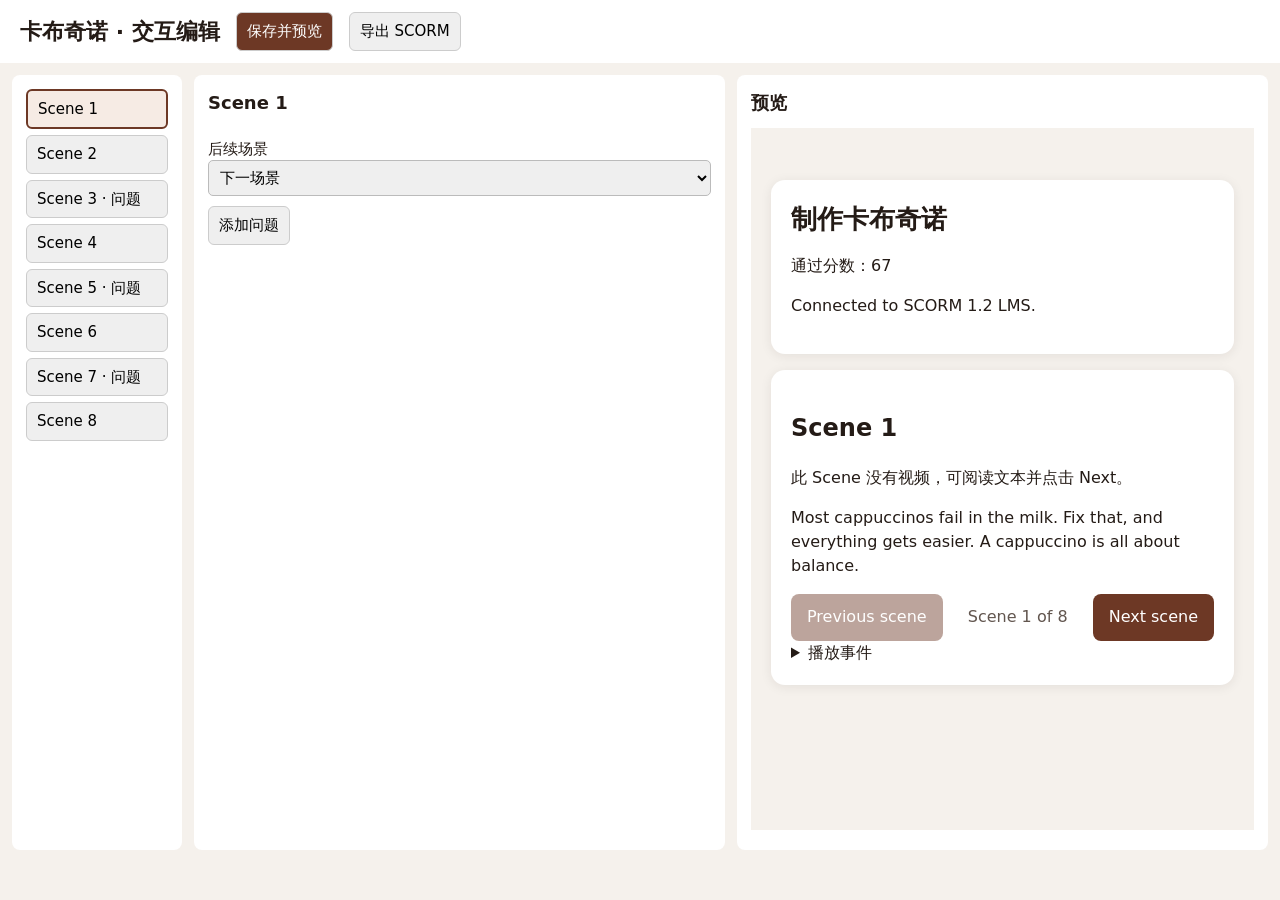
==== editor.html @ ac970174 "Publish sanitized text-only PJSON SCORM editor" ====
<!doctype html>
<html lang="zh-CN">
<head>
  <meta charset="utf-8">
  <meta name="viewport" content="width=device-width,initial-scale=1">
  <title>卡布奇诺 · 交互编辑</title>
  <style>
    * { box-sizing: border-box; }
    body { margin: 0; color: #241b16; background: #f5f1ec; font: 15px/1.5 system-ui, sans-serif; }
    header { display: flex; align-items: center; gap: 16px; padding: 12px 20px; background: white; }
    h1 { margin: 0; font-size: 22px; }
    h2 { margin: 0 0 12px; font-size: 18px; }
    button, input, textarea, select { font: inherit; }
    button { padding: 7px 10px; border: 1px solid #ccc; border-radius: 6px; cursor: pointer; }
    button.primary { background: #6d3825; color: white; }
    button:disabled { opacity: .45; cursor: default; }
    .layout { display: grid; grid-template-columns: 170px minmax(320px, 1fr) minmax(340px, 1fr); gap: 12px; padding: 12px; }
    nav, .panel { background: white; padding: 14px; border-radius: 8px; min-width: 0; }
    nav button { display: block; width: 100%; text-align: left; margin-bottom: 6px; }
    nav button[aria-current="true"] { border: 2px solid #6d3825; background: #f6ebe4; }
    label { display: block; margin: 10px 0; }
    input:not([type="radio"]), textarea, select { width: 100%; padding: 7px; border: 1px solid #bbb; border-radius: 5px; }
    textarea { min-height: 70px; }
    fieldset { padding: 0; margin: 0; border: 0; }
    .option { display: grid; grid-template-columns: 22px 1fr 140px 40px; align-items: center; gap: 6px; margin: 8px 0; }
    iframe { width: 100%; height: 78vh; border: 0; }
    #status { color: #6d3825; font-size: 13px; }
    :focus-visible { outline: 3px solid #1681c4; outline-offset: 2px; }
    @media (max-width: 1000px) { .layout { grid-template-columns: 150px 1fr; } .preview { grid-column: 1 / -1; } }
    @media (max-width: 600px) { .layout { display: block; } .panel, nav { margin-bottom: 12px; } .option { grid-template-columns: 22px 1fr; } header { flex-wrap: wrap; } }
  </style>
</head>
<body>
<header>
  <h1>卡布奇诺 · 交互编辑</h1>
  <button id="save" class="primary" disabled>保存并预览</button>
  <button id="export-scorm" disabled>导出 SCORM</button>
  <span id="status" role="status"></span>
</header>
<main class="layout">
  <nav aria-label="Scene 列表"><div id="scene-list"></div></nav>
  <section class="panel">
    <h2 id="selected-scene"></h2>
    <fieldset id="fields" disabled>
      <label>后续场景 <select id="scene-next"></select></label>
      <button id="add-quiz" type="button">添加问题</button>
      <button id="remove-quiz" type="button" hidden>删除问题</button>
      <div id="quiz-editor" hidden>
        <label>类型 <select id="quiz-type"><option value="graded">单选测验</option><option value="branch">分支选择</option></select></label>
        <label>问题 <textarea id="question" maxlength="1000"></textarea></label>
        <div id="options"></div>
        <button id="add-option" type="button">添加选项</button>
      </div>
    </fieldset>
  </section>
  <section class="panel preview">
    <h2>预览</h2>
    <iframe id="preview" title="交互预览"></iframe>
  </section>
</main>
<script src="course-model.js"></script>
<script src="scorm-zip.js"></script>
<script src="editor.js"></script>
</body>
</html>
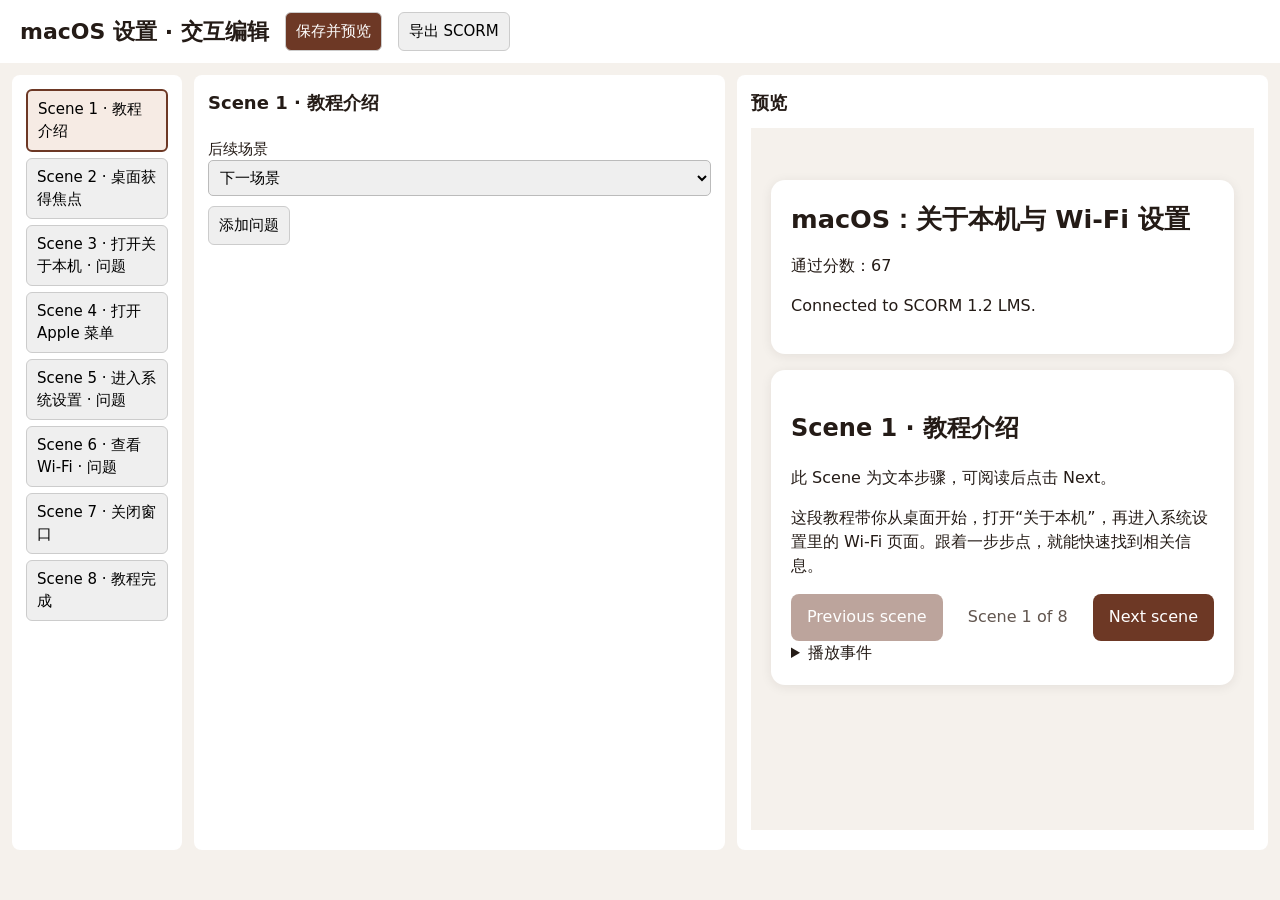
==== commit bf92c993: "Use macOS Step PJSON with bundled redacted images" ====
--- a/editor.html
+++ b/editor.html
@@ -3,7 +3,7 @@
 <head>
   <meta charset="utf-8">
   <meta name="viewport" content="width=device-width,initial-scale=1">
-  <title>卡布奇诺 · 交互编辑</title>
+  <title>macOS 设置 · 交互编辑</title>
   <style>
     * { box-sizing: border-box; }
     body { margin: 0; color: #241b16; background: #f5f1ec; font: 15px/1.5 system-ui, sans-serif; }
@@ -32,7 +32,7 @@
 </head>
 <body>
 <header>
-  <h1>卡布奇诺 · 交互编辑</h1>
+  <h1>macOS 设置 · 交互编辑</h1>
   <button id="save" class="primary" disabled>保存并预览</button>
   <button id="export-scorm" disabled>导出 SCORM</button>
   <span id="status" role="status"></span>
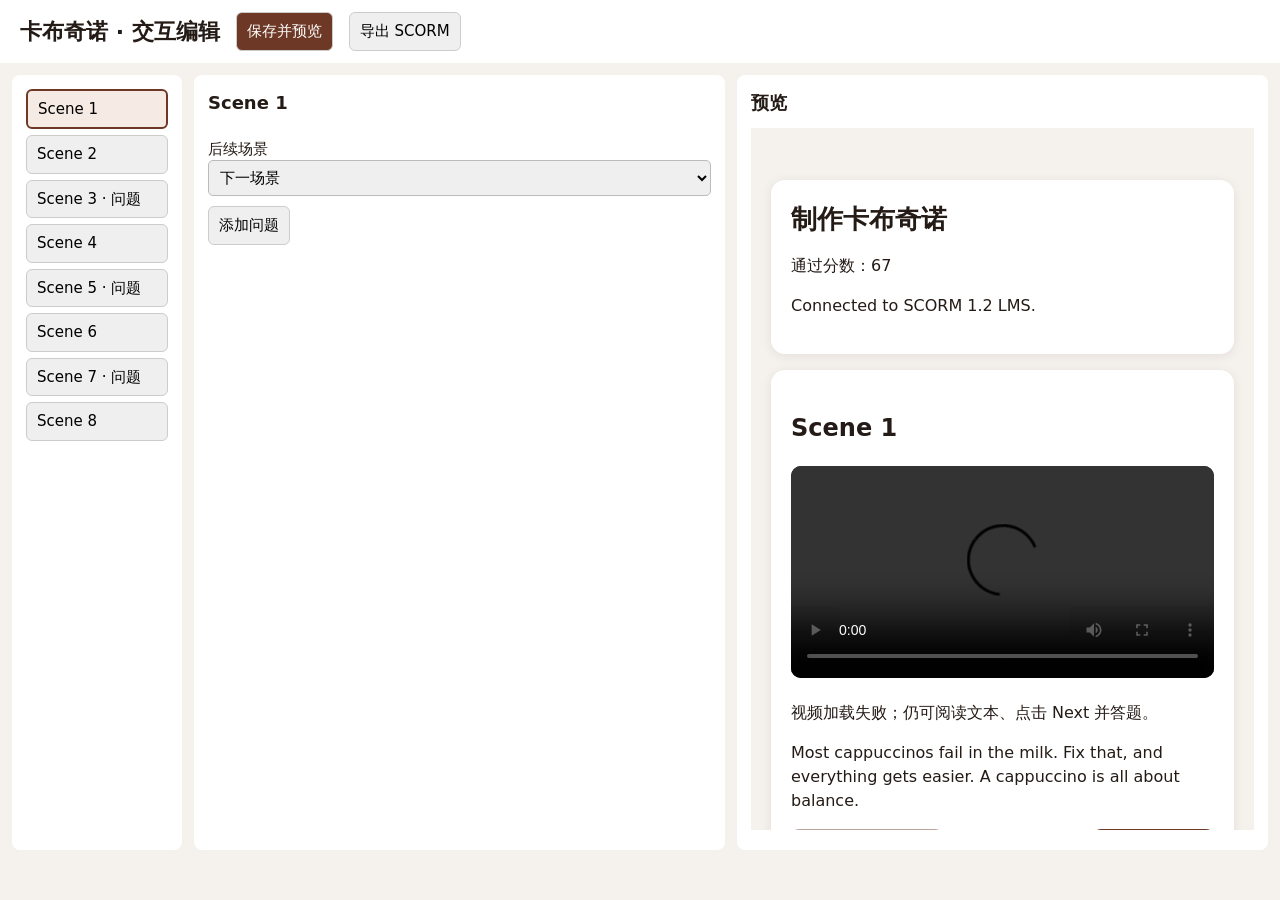
==== commit 88ee3923: "Restore original Cappuccino PJSON and video URLs with cache versioning" ====
--- a/editor.html
+++ b/editor.html
@@ -3,7 +3,7 @@
 <head>
   <meta charset="utf-8">
   <meta name="viewport" content="width=device-width,initial-scale=1">
-  <title>macOS 设置 · 交互编辑</title>
+  <title>卡布奇诺 · 交互编辑</title>
   <style>
     * { box-sizing: border-box; }
     body { margin: 0; color: #241b16; background: #f5f1ec; font: 15px/1.5 system-ui, sans-serif; }
@@ -32,7 +32,7 @@
 </head>
 <body>
 <header>
-  <h1>macOS 设置 · 交互编辑</h1>
+  <h1>卡布奇诺 · 交互编辑</h1>
   <button id="save" class="primary" disabled>保存并预览</button>
   <button id="export-scorm" disabled>导出 SCORM</button>
   <span id="status" role="status"></span>
@@ -58,8 +58,8 @@
     <iframe id="preview" title="交互预览"></iframe>
   </section>
 </main>
-<script src="course-model.js"></script>
-<script src="scorm-zip.js"></script>
-<script src="editor.js"></script>
+<script src="course-model.js?v=cappuccino-video-v1"></script>
+<script src="scorm-zip.js?v=cappuccino-video-v1"></script>
+<script src="editor.js?v=cappuccino-video-v1"></script>
 </body>
 </html>
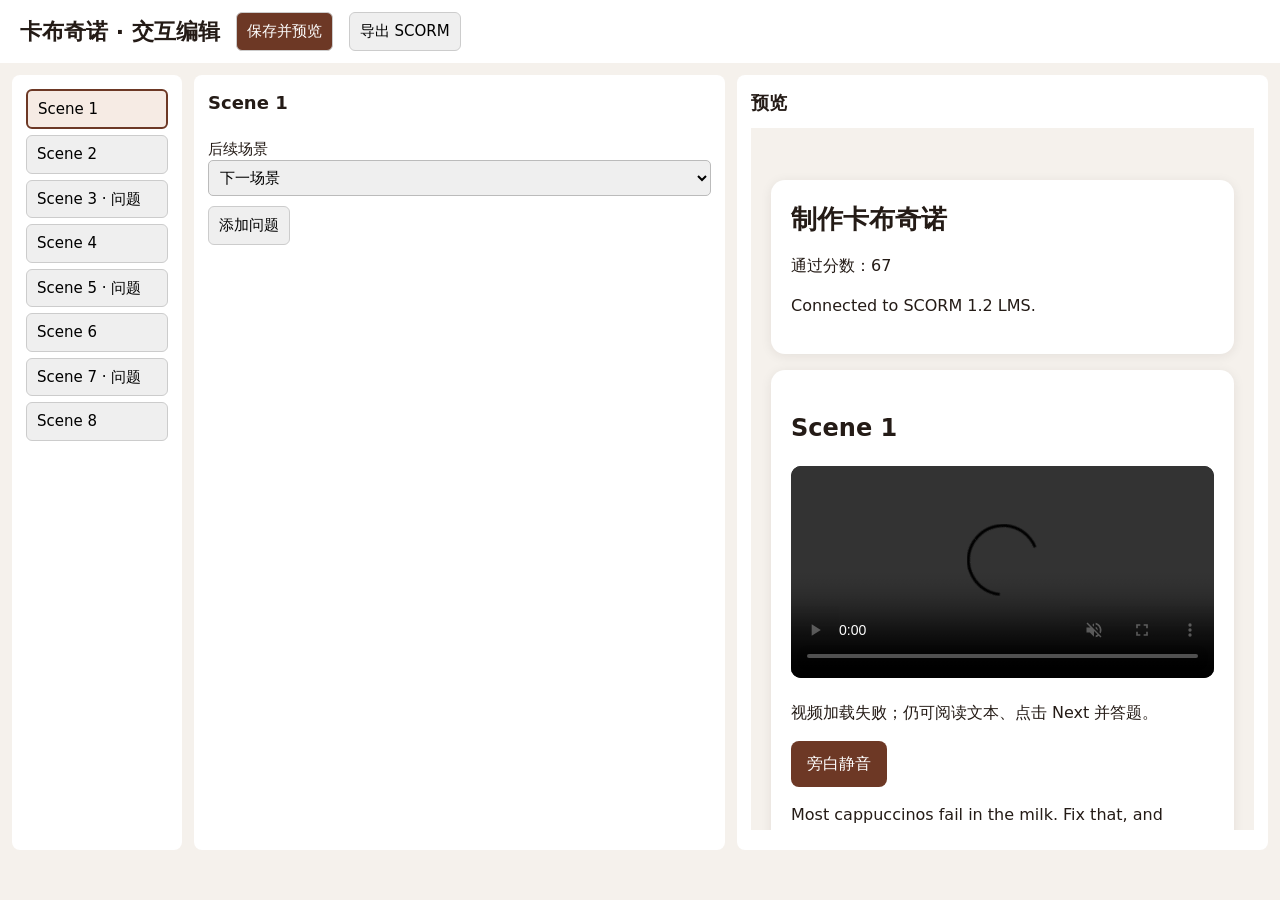
==== commit 801f769d: "Play first B-roll with original scene voiceover and bundle VO in SCORM" ====
--- a/editor.html
+++ b/editor.html
@@ -58,8 +58,8 @@
     <iframe id="preview" title="交互预览"></iframe>
   </section>
 </main>
-<script src="course-model.js?v=cappuccino-video-v1"></script>
-<script src="scorm-zip.js?v=cappuccino-video-v1"></script>
-<script src="editor.js?v=cappuccino-video-v1"></script>
+<script src="course-model.js?v=cappuccino-vo-v1"></script>
+<script src="scorm-zip.js?v=cappuccino-vo-v1"></script>
+<script src="editor.js?v=cappuccino-vo-v1"></script>
 </body>
 </html>
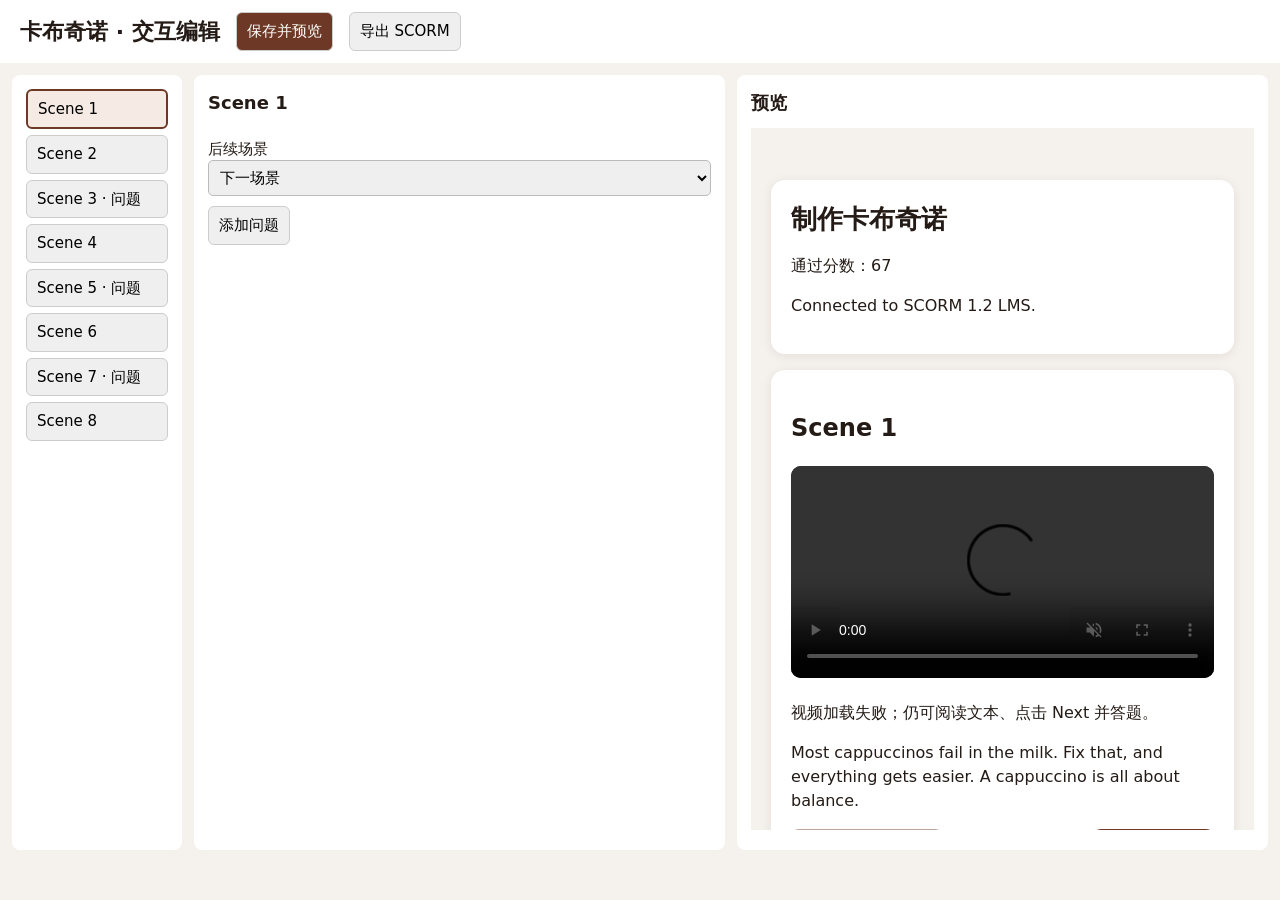
==== commit e5a0848c: "Remove separate voiceover mute controls" ====
--- a/editor.html
+++ b/editor.html
@@ -58,8 +58,8 @@
     <iframe id="preview" title="交互预览"></iframe>
   </section>
 </main>
-<script src="course-model.js?v=cappuccino-vo-v1"></script>
-<script src="scorm-zip.js?v=cappuccino-vo-v1"></script>
-<script src="editor.js?v=cappuccino-vo-v1"></script>
+<script src="course-model.js?v=cappuccino-vo-v2"></script>
+<script src="scorm-zip.js?v=cappuccino-vo-v2"></script>
+<script src="editor.js?v=cappuccino-vo-v2"></script>
 </body>
 </html>
